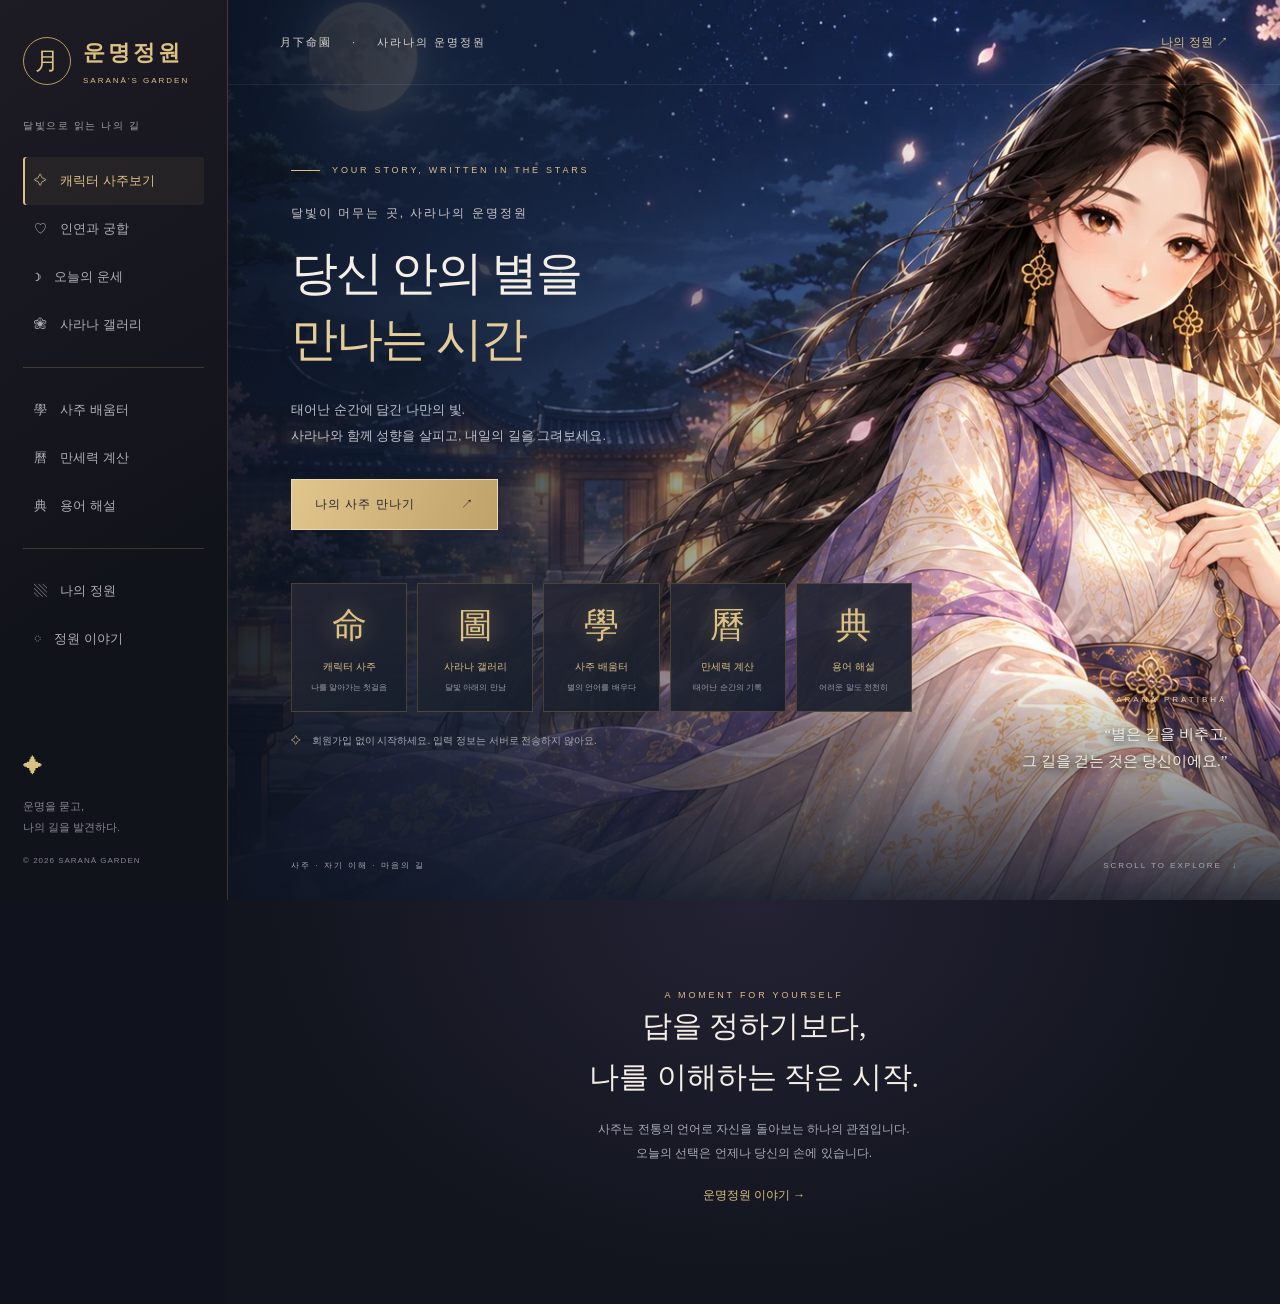
==== index.html @ 5b79bb33 "Build Sarana moonlit saju garden and GitHub Pages deployment" ====
<!doctype html><html lang="ko"><head><meta charset="utf-8"><meta name="viewport" content="width=device-width,initial-scale=1"><meta name="theme-color" content="#111521"><meta name="description" content="달빛 아래 만나는 나의 사주. 사라나와 함께하는 사주팔자, 오늘의 운세와 마음의 길."><title>사라나의 운명정원 · 月下命園</title><link rel="stylesheet" href="style.css"><script defer src="assets/lunar.js"></script><script defer src="app.js"></script></head><body>
<a class="skip" href="#main">본문으로</a><aside id="sidebar"><a class="brand" href="#"><span class="seal">月</span><strong>운명정원<small>SARANĀ'S GARDEN</small></strong></a><div class="nav-caption">달빛으로 읽는 나의 길</div><nav aria-label="주 메뉴"><button class="nav active" data-view="birth">✧　캐릭터 사주보기</button><button class="nav" data-view="match">♡　인연과 궁합</button><button class="nav" data-view="today">☽　오늘의 운세</button><button class="nav" data-view="gallery">❀　사라나 갤러리</button><div class="rule"></div><button class="nav" data-view="learn">學　사주 배움터</button><button class="nav" data-view="calendar">曆　만세력 계산</button><button class="nav" data-view="terms">典　용어 해설</button><div class="rule"></div><button class="nav" data-view="saved">▧　나의 정원</button><button class="nav" data-view="about">◌　정원 이야기</button></nav><div class="side-bottom"><span class="tiny-star">✦</span><p>운명을 묻고,<br>나의 길을 발견하다.</p><small>© <span id="year"></span> SARANĀ GARDEN</small></div></aside>
<main id="main"><header><span>月下命園 <i>·</i> 사라나의 운명정원</span><button class="quiet" data-view="saved">나의 정원 ↗</button><button id="menu" aria-label="메뉴 열기" aria-expanded="false">☰</button></header><section class="hero"><div class="atmosphere" aria-hidden="true"></div><div class="hero-content"><div class="eyebrow"><span></span> YOUR STORY, WRITTEN IN THE STARS</div><p class="intro">달빛이 머무는 곳, 사라나의 운명정원</p><h1>당신 안의 별을<br><em>만나는 시간</em></h1><p class="description">태어난 순간에 담긴 나만의 빛.<br>사라나와 함께 성향을 살피고, 내일의 길을 그려보세요.</p><button class="primary" data-view="birth">나의 사주 만나기 <span>↗</span></button><div class="services"><button data-view="birth"><b>命</b><span>캐릭터 사주</span><small>나를 알아가는 첫걸음</small></button><button data-view="gallery"><b>圖</b><span>사라나 갤러리</span><small>달빛 아래의 만남</small></button><button data-view="learn"><b>學</b><span>사주 배움터</span><small>별의 언어를 배우다</small></button><button data-view="calendar"><b>曆</b><span>만세력 계산</span><small>태어난 순간의 기록</small></button><button data-view="terms"><b>典</b><span>용어 해설</span><small>어려운 말도 천천히</small></button></div><div class="hero-note"><span>✧</span> 회원가입 없이 시작하세요. 입력 정보는 서버로 전송하지 않아요.</div></div><div class="character-caption"><span>SARANĀ PRATIBHĀ</span><p>“별은 길을 비추고,<br>그 길을 걷는 것은 당신이에요.”</p></div><footer class="hero-footer"><span>사주 · 자기 이해 · 마음의 길</span><span>SCROLL TO EXPLORE　↓</span></footer></section><section class="below"><span class="eyebrow">A MOMENT FOR YOURSELF</span><h2>답을 정하기보다,<br>나를 이해하는 작은 시작.</h2><p>사주는 전통의 언어로 자신을 돌아보는 하나의 관점입니다.<br>오늘의 선택은 언제나 당신의 손에 있습니다.</p><button class="quiet" data-view="about">운명정원 이야기 →</button></section></main>
<dialog id="panel"><div class="modal-top"><span>月下命園 · SARANĀ</span><button id="close" aria-label="닫기">×</button></div><div id="panel-content"></div></dialog><div id="toast" role="status"></div></body></html>
---- style.css ----
:root{--gold:#dcc084;--muted:#a7acbb;--ink:#10131d;--line:#b79a5a44}*{box-sizing:border-box}body{margin:0;background:var(--ink);color:#f4eee4;font-family:Arial,'Malgun Gothic',sans-serif}button,a,input,select{ -webkit-tap-highlight-color:transparent}button{cursor:pointer;font:inherit}button:focus-visible,a:focus-visible{outline:2px solid var(--gold);outline-offset:5px}a{color:inherit;text-decoration:none}.skip{position:fixed;top:-70px;z-index:20}.skip:focus{top:0;background:black;padding:15px}aside{position:fixed;width:228px;inset:0 auto 0 0;padding:37px 23px;background:linear-gradient(150deg,#1d1b24,#11131b 65%);border-right:1px solid var(--line);z-index:5}.brand{display:flex;align-items:center;gap:12px;color:var(--gold)}.seal{border:1px solid #b99b60;border-radius:50%;padding:7px 11px;font-family:serif;font-size:24px}.brand strong{font-family:serif;font-size:22px;letter-spacing:3px}.brand small{display:block;font:8px Arial;letter-spacing:2px;margin-top:8px}.nav-caption{font-size:10px;color:#a8a0a0;letter-spacing:1.6px;margin:34px 0 24px}.nav{display:block;border:0;background:none;color:#b1adb5;width:100%;text-align:left;font-size:13px;padding:15px 11px;border-radius:3px}.nav:hover,.nav.active{background:#d5b57212;color:var(--gold)}.nav.active{box-shadow:inset 2px 0 var(--gold)}.rule{height:1px;background:var(--line);margin:18px 0}.side-bottom{position:absolute;bottom:30px;color:#858491;font-size:11px;line-height:1.9}.tiny-star{color:var(--gold);font-size:20px}.side-bottom small{font-size:8px;letter-spacing:1px}main{margin-left:228px}header{position:absolute;left:228px;right:0;top:0;height:85px;z-index:2;display:flex;align-items:center;justify-content:space-between;padding:0 52px;border-bottom:1px solid #ffffff12;font-size:11px;letter-spacing:2px;color:#ddd9d1}header i{color:var(--gold);padding:0 15px}.quiet{background:transparent;border:0;color:var(--gold);font-size:12px;padding:10px 0}#menu{display:none}.hero{position:relative;min-height:850px;height:100svh;max-height:1200px;background:url('assets/sarana-moonlight.webp') center center/cover no-repeat;isolation:isolate;overflow:hidden}.hero:before{content:"";position:absolute;inset:0;background:linear-gradient(90deg,#0b1220e8 0%,#101b2ec9 25%,#101a2650 49%,transparent 70%),linear-gradient(0deg,#0f1525dd,transparent 25%);z-index:-1}.hero-content{padding:165px 0 100px 6%;width:65%;max-width:870px}.eyebrow{font-size:9px;letter-spacing:2.8px;color:var(--gold);display:flex;align-items:center;gap:12px}.eyebrow>span{width:29px;height:1px;background:var(--gold)}.intro{font-size:12px;letter-spacing:2px;color:#cdc8ca;margin:30px 0 18px}h1{font-family:'Noto Serif KR',Batang,serif;font-weight:400;font-size:clamp(38px,3.7vw,66px);line-height:1.4;letter-spacing:-2px;margin:0}h1 em{font-style:normal;color:#e4cd98}.description{font-size:13px;line-height:2;color:#bfc2cc;margin:24px 0 30px}.primary{background:linear-gradient(110deg,#e1c68c,#bfa16a);border:1px solid #ead9b4;color:#262433;padding:16px 23px;font-size:12px;letter-spacing:1px;box-shadow:0 8px 35px #080d2033}.primary span{margin-left:42px}.services{display:grid;grid-template-columns:repeat(5,1fr);gap:10px;margin-top:53px}.services button{border:1px solid #a887484f;background:linear-gradient(140deg,#262634e8,#161e2be8);color:var(--gold);padding:18px 3px;transition:transform .2s,background .2s;min-height:120px}.services button:hover{transform:translateY(-6px);background:#36313bee;border-color:var(--gold)}.services b{display:block;font:35px Batang,serif;margin-bottom:11px;text-shadow:0 0 24px #ffe28e66}.services span{display:block;font-size:10px}.services small{display:block;font-size:8px;color:#9c9ca8;margin-top:8px}.hero-note{font-size:10px;color:#a8aab6;margin-top:20px;line-height:1.8}.hero-note>span{color:var(--gold);margin-right:8px}.hero-footer{position:absolute;bottom:29px;left:6%;right:4%;display:flex;justify-content:space-between;font-size:8px;letter-spacing:2px;color:#a9a8b2}.character-caption{position:absolute;right:5%;bottom:110px;text-align:right}.character-caption span{font-size:8px;letter-spacing:3px;color:#ead3a5}.character-caption p{font-family:Batang,serif;line-height:1.8;font-size:15px;text-shadow:0 2px 10px black}.below{text-align:center;padding:90px 20px;background:radial-gradient(ellipse at top,#242234,#12151e 65%)}.below .eyebrow{justify-content:center}.below h2{font:30px/1.7 Batang,serif}.below p{color:var(--muted);font-size:12px;line-height:2}.atmosphere{pointer-events:none}.petal{position:absolute;left:var(--x);top:-20px;width:7px;height:11px;border-radius:80% 10% 70% 30%;background:#e8bad3aa;animation:fall var(--d) linear infinite;animation-delay:var(--delay)}@keyframes fall{to{transform:translate(120px,110vh) rotate(400deg)}}dialog{color:#eee8e1;width:min(680px,94vw);max-height:88svh;background:linear-gradient(140deg,#252535,#111923);border:1px solid #c8ab6b88;padding:0;border-radius:7px;box-shadow:0 30px 150px #000b}dialog::backdrop{background:#080c17c9;backdrop-filter:blur(7px)}.modal-top{display:flex;align-items:center;justify-content:space-between;border-bottom:1px solid var(--line);padding:17px 25px;color:var(--gold);font-size:9px;letter-spacing:2px}.modal-top button{font-size:28px;background:none;border:0;color:var(--gold)}#panel-content{padding:30px}h2{font-family:Batang,serif;font-weight:400;font-size:28px;line-height:1.5;margin:0 0 15px}.sub{font-size:12px;color:var(--muted);line-height:1.9}.fields{display:grid;grid-template-columns:1fr 1fr;gap:18px;margin:25px 0}label{font-size:11px;color:#c5bec5;display:block}input,select{font:inherit;color:#eee;background:#111927;border:1px solid #78717c;padding:12px;width:100%;margin-top:9px;border-radius:3px;color-scheme:dark}input[type=checkbox]{width:auto;margin:0 6px 0 0}.full{grid-column:1/-1}.info{font-size:10px;line-height:1.9;color:#aaa6b4;margin:20px 0}.result{margin-top:25px;padding-top:25px;border-top:1px solid var(--line)}.pillars{display:grid;grid-template-columns:repeat(4,1fr);gap:10px;margin:22px 0}.pillar{text-align:center;border:1px solid var(--line);padding:15px 5px;background:#d7bc7e08}.pillar small{color:var(--muted);display:block;font-size:10px}.pillar b{font:32px/1.7 Batang,serif;color:var(--gold);display:block;white-space:pre-line}.pillar span{font-size:10px}.reading{background:#d2b57c0c;border-left:2px solid var(--gold);padding:18px;font-size:13px;line-height:2}.list-card{border:1px solid var(--line);padding:18px;margin:12px 0;font-size:13px;line-height:1.9}.list-card strong{display:block;color:var(--gold);margin-bottom:5px}.gallery-image{width:100%;border-radius:4px}.error{color:#f0b4b4;font-size:12px}.row{display:flex;gap:20px;flex-wrap:wrap}#toast{position:fixed;bottom:25px;left:50%;transform:translateX(-50%);background:#e0c48b;color:#191d2a;padding:12px 22px;font-size:12px;opacity:0;pointer-events:none;z-index:30;transition:opacity .2s}#toast.visible{opacity:1}@media(min-width:1600px){.hero-content{padding-top:190px}.services{margin-top:65px}}@media(max-width:1150px){aside{width:190px;padding:30px 15px}main{margin-left:190px}header{left:190px;padding:0 30px}.hero-content{width:75%;padding-left:6%}.hero{background-position:58% center}.services small{display:none}.character-caption{bottom:70px}.hero:before{background:linear-gradient(90deg,#0c1420ee,#101a2988 60%,#101a2911)}}@media(max-width:760px){aside{transform:translateX(-100%);transition:transform .2s;width:225px;padding-top:85px}.menu-open aside{transform:translateX(0)}main{margin:0}header{left:0;height:70px;padding:0 23px}header>.quiet{display:none}#menu{display:block;border:0;background:none;color:var(--gold);font-size:24px}.hero{height:auto;min-height:900px;background-position:65% center}.hero:before{background:linear-gradient(90deg,#0b1421e6,#101a2977),linear-gradient(0deg,#0b1323,transparent 60%)}.hero-content{padding:130px 24px 100px;width:100%}.eyebrow{font-size:8px;letter-spacing:1.8px}.intro{margin-top:35px;font-size:10px}h1{font-size:43px}.description{font-size:12px}.services{gap:7px;margin-top:60px}.services button{min-height:105px;padding:14px 2px}.services b{font-size:29px}.services span{font-size:9px}.character-caption{right:24px;bottom:85px}.character-caption p{font-size:12px}.hero-footer{font-size:7px;left:24px;right:24px}.hero-note{font-size:9px;max-width:260px}.fields{gap:14px}#panel-content{padding:24px}.below{padding:65px 25px}.below h2{font-size:26px}.side-bottom{bottom:20px}.nav{padding:12px 10px}}@media(prefers-reduced-motion:reduce){*{animation:none!important;transition:none!important}}
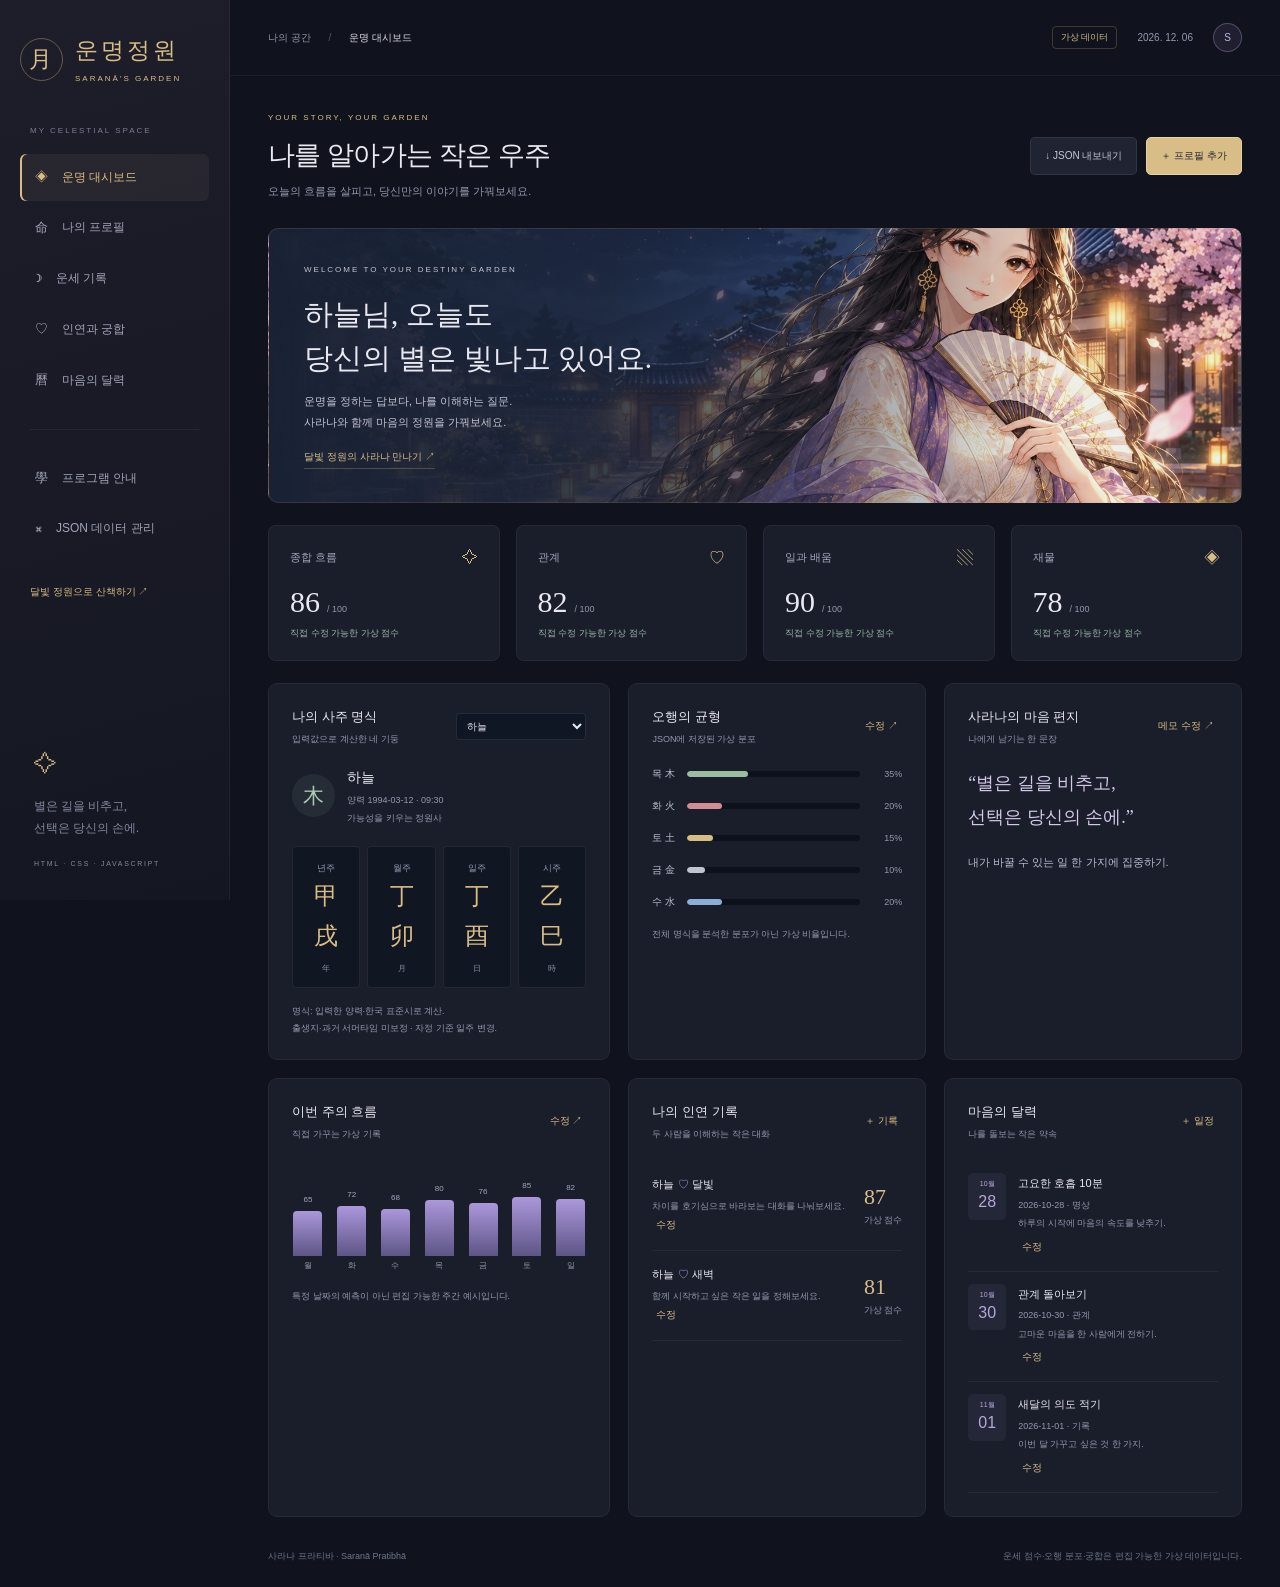
==== commit 6af0e3ed: "Add editable JSON fortune dashboard, research notes and browser-only data management" ====
--- a/index.html
+++ b/index.html
@@ -1,4 +1,4 @@
-<!doctype html><html lang="ko"><head><meta charset="utf-8"><meta name="viewport" content="width=device-width,initial-scale=1"><meta name="theme-color" content="#111521"><meta name="description" content="달빛 아래 만나는 나의 사주. 사라나와 함께하는 사주팔자, 오늘의 운세와 마음의 길."><title>사라나의 운명정원 · 月下命園</title><link rel="stylesheet" href="style.css"><script defer src="assets/lunar.js"></script><script defer src="app.js"></script></head><body>
-<a class="skip" href="#main">본문으로</a><aside id="sidebar"><a class="brand" href="#"><span class="seal">月</span><strong>운명정원<small>SARANĀ'S GARDEN</small></strong></a><div class="nav-caption">달빛으로 읽는 나의 길</div><nav aria-label="주 메뉴"><button class="nav active" data-view="birth">✧　캐릭터 사주보기</button><button class="nav" data-view="match">♡　인연과 궁합</button><button class="nav" data-view="today">☽　오늘의 운세</button><button class="nav" data-view="gallery">❀　사라나 갤러리</button><div class="rule"></div><button class="nav" data-view="learn">學　사주 배움터</button><button class="nav" data-view="calendar">曆　만세력 계산</button><button class="nav" data-view="terms">典　용어 해설</button><div class="rule"></div><button class="nav" data-view="saved">▧　나의 정원</button><button class="nav" data-view="about">◌　정원 이야기</button></nav><div class="side-bottom"><span class="tiny-star">✦</span><p>운명을 묻고,<br>나의 길을 발견하다.</p><small>© <span id="year"></span> SARANĀ GARDEN</small></div></aside>
-<main id="main"><header><span>月下命園 <i>·</i> 사라나의 운명정원</span><button class="quiet" data-view="saved">나의 정원 ↗</button><button id="menu" aria-label="메뉴 열기" aria-expanded="false">☰</button></header><section class="hero"><div class="atmosphere" aria-hidden="true"></div><div class="hero-content"><div class="eyebrow"><span></span> YOUR STORY, WRITTEN IN THE STARS</div><p class="intro">달빛이 머무는 곳, 사라나의 운명정원</p><h1>당신 안의 별을<br><em>만나는 시간</em></h1><p class="description">태어난 순간에 담긴 나만의 빛.<br>사라나와 함께 성향을 살피고, 내일의 길을 그려보세요.</p><button class="primary" data-view="birth">나의 사주 만나기 <span>↗</span></button><div class="services"><button data-view="birth"><b>命</b><span>캐릭터 사주</span><small>나를 알아가는 첫걸음</small></button><button data-view="gallery"><b>圖</b><span>사라나 갤러리</span><small>달빛 아래의 만남</small></button><button data-view="learn"><b>學</b><span>사주 배움터</span><small>별의 언어를 배우다</small></button><button data-view="calendar"><b>曆</b><span>만세력 계산</span><small>태어난 순간의 기록</small></button><button data-view="terms"><b>典</b><span>용어 해설</span><small>어려운 말도 천천히</small></button></div><div class="hero-note"><span>✧</span> 회원가입 없이 시작하세요. 입력 정보는 서버로 전송하지 않아요.</div></div><div class="character-caption"><span>SARANĀ PRATIBHĀ</span><p>“별은 길을 비추고,<br>그 길을 걷는 것은 당신이에요.”</p></div><footer class="hero-footer"><span>사주 · 자기 이해 · 마음의 길</span><span>SCROLL TO EXPLORE　↓</span></footer></section><section class="below"><span class="eyebrow">A MOMENT FOR YOURSELF</span><h2>답을 정하기보다,<br>나를 이해하는 작은 시작.</h2><p>사주는 전통의 언어로 자신을 돌아보는 하나의 관점입니다.<br>오늘의 선택은 언제나 당신의 손에 있습니다.</p><button class="quiet" data-view="about">운명정원 이야기 →</button></section></main>
-<dialog id="panel"><div class="modal-top"><span>月下命園 · SARANĀ</span><button id="close" aria-label="닫기">×</button></div><div id="panel-content"></div></dialog><div id="toast" role="status"></div></body></html>
+<!doctype html><html lang="ko"><head><meta charset="UTF-8"><meta name="viewport" content="width=device-width,initial-scale=1"><meta name="theme-color" content="#131522"><meta name="description" content="사라나 운명 대시보드. 가상 프로필과 운세를 직접 입력·수정하고 JSON으로 관리하는 개인 정원."><title>사라나 운명 프로그램 · 운명정원</title><link rel="stylesheet" href="dashboard.css"><script defer src="assets/lunar.js"></script><script defer src="data-core.js"></script><script defer src="dashboard.js"></script></head><body><a class="skip" href="#workspace">본문 바로가기</a>
+<aside class="sidebar"><a class="brand" href="./"><span class="seal">月</span><span>운명정원<small>SARANĀ'S GARDEN</small></span></a><p class="nav-label">MY CELESTIAL SPACE</p><nav aria-label="대시보드 메뉴"><button data-page="dashboard" class="nav active">◈ <span>운명 대시보드</span></button><button data-page="profiles" class="nav">命 <span>나의 프로필</span></button><button data-page="daily" class="nav">☽ <span>운세 기록</span></button><button data-page="matches" class="nav">♡ <span>인연과 궁합</span></button><button data-page="events" class="nav">曆 <span>마음의 달력</span></button><div class="line"></div><button data-page="research" class="nav">學 <span>프로그램 안내</span></button><button data-page="json" class="nav">⌘ <span>JSON 데이터 관리</span></button></nav><a class="garden-link" href="garden.html">달빛 정원으로 산책하기 ↗</a><div class="side-bottom"><span>✧</span><p>별은 길을 비추고,<br>선택은 당신의 손에.</p><small>HTML · CSS · JAVASCRIPT</small></div></aside>
+<main id="workspace"><header class="topbar"><div><button id="mobile-menu" aria-label="메뉴 열기" aria-expanded="false">☰</button><span>나의 공간 <i>/</i> <b id="breadcrumb">운명 대시보드</b></span></div><div class="top-right"><span class="mock-badge">가상 데이터</span><span id="today"></span><span class="avatar">S</span></div></header><div class="page"><div class="page-heading"><div><p class="eyebrow">YOUR STORY, YOUR GARDEN</p><h1 id="page-title">나를 알아가는 작은 우주</h1><p id="page-subtitle">오늘의 흐름을 살피고, 당신만의 이야기를 가꿔보세요.</p></div><div class="heading-actions"><button class="secondary" id="export">↓ JSON 내보내기</button><button class="primary" id="new-profile">＋ 프로필 추가</button></div></div><div id="storage-status" role="status"></div><div id="app" aria-live="polite"><p>정원의 데이터를 불러오고 있어요…</p></div><footer>사라나 프라티바 · Saranā Pratibhā <span>운세 점수·오행 분포·궁합은 편집 가능한 가상 데이터입니다.</span></footer></div></main>
+<dialog id="editor"><div class="dialog-head"><span>SARANĀ GARDEN</span><button id="close-editor" aria-label="편집창 닫기">×</button></div><div id="editor-body"></div></dialog><div id="toast" role="status"></div><input type="file" id="import-file" accept="application/json,.json" hidden></body></html>
--- a/dashboard.css
+++ b/dashboard.css
@@ -0,0 +1 @@
+:root{--bg:#10131e;--panel:#1a1e2b;--line:#ffffff0d;--gold:#d8bd86;--muted:#9399ad;--text:#e9e8f0;--purple:#a797df}*{box-sizing:border-box}body{margin:0;color:var(--text);background:var(--bg);font:13px/1.6 Arial,'Malgun Gothic',sans-serif}button,input,select,textarea{font:inherit}button{cursor:pointer}button,a,input,select,textarea{outline-offset:4px}button:focus-visible,a:focus-visible{outline:2px solid var(--gold)}button:disabled{opacity:.45;cursor:not-allowed}a{color:inherit;text-decoration:none}button{border:0}button:hover{filter:brightness(1.15)}.skip{position:fixed;top:-100px;z-index:50}.skip:focus{top:5px;background:black;padding:10px}.sidebar{position:fixed;width:230px;inset:0 auto 0 0;background:linear-gradient(165deg,#1e1d2a,#141722);border-right:1px solid var(--line);padding:35px 20px;z-index:5}.brand{display:flex;align-items:center;gap:12px;font:23px Batang,serif;letter-spacing:3px;color:var(--gold)}.brand small{display:block;font:8px Arial;letter-spacing:2px;margin-top:8px}.seal{border:1px solid #c2a16c77;border-radius:50%;width:43px;height:43px;display:grid;place-items:center;font-size:23px}.nav-label{font-size:8px;letter-spacing:2px;color:#797e93;margin:42px 10px 16px}.nav{display:flex;gap:14px;align-items:center;width:100%;text-align:left;background:none;color:#a1a5b7;padding:13px 15px;margin:4px 0;border-radius:6px}.nav.active{background:#d8bd8610;color:var(--gold);box-shadow:inset 2px 0 var(--gold)}.nav>span{font-size:12px}.line{height:1px;background:var(--line);margin:25px 10px}.garden-link{display:block;color:var(--gold);font-size:10px;margin:32px 10px}.side-bottom{position:absolute;bottom:27px;left:34px;color:#83899d}.side-bottom>span{color:var(--gold);font-size:23px}.side-bottom p{font:12px/1.9 Batang,serif}.side-bottom small{font-size:7px;letter-spacing:1.7px}main{margin-left:230px}.topbar{height:76px;border-bottom:1px solid var(--line);padding:0 38px;display:flex;justify-content:space-between;align-items:center;font-size:10px;color:var(--muted)}.topbar i{margin:0 15px;font-style:normal;color:#53596d}.topbar b{font-weight:400;color:#dedee7}.top-right{display:flex;gap:20px;align-items:center}.mock-badge{color:var(--gold);border:1px solid #c8ab5f40;border-radius:4px;padding:3px 8px;font-size:9px}.avatar{display:grid;place-items:center;width:29px;height:29px;border-radius:50%;border:1px solid #a793c960;color:#c3b1eb;background:#61507a33}#mobile-menu{display:none}.page{max-width:1670px;padding:36px 38px 20px;margin:auto}.page-heading{display:flex;justify-content:space-between;gap:20px;align-items:center;margin-bottom:27px}.eyebrow{font-size:8px;color:var(--gold);letter-spacing:2px;margin:0 0 10px}h1{font:27px/1.5 Batang,serif;margin:0 0 8px;letter-spacing:-.6px}.page-heading p:not(.eyebrow){margin:0;color:var(--muted);font-size:11px}.heading-actions{display:flex;gap:9px}.primary,.secondary{padding:10px 14px;font-size:10px;border-radius:5px;white-space:nowrap}.primary{background:#d8bd86;color:#202231;border:1px solid #e6cfa0}.secondary{background:#202432;color:#c7c8d5;border:1px solid #ffffff13}.text-btn{background:none;color:var(--gold);font-size:10px;padding:4px}.banner{min-height:230px;border:1px solid #c6a77928;background:linear-gradient(90deg,#192235 0%,#192235dc 35%,#15253d11 80%),url('assets/sarana-moonlight.webp') center 42%/cover;border-radius:10px;padding:33px 35px;position:relative;overflow:hidden;display:flex;flex-direction:column;align-items:flex-start;justify-content:center}.banner .eyebrow{font-size:8px}.banner h2{font:29px/1.5 Batang,serif;margin:0 0 11px}.banner p{color:#c4c4d2;font-size:11px;line-height:1.9;margin:0 0 16px;max-width:65%}.banner .text-btn{border-bottom:1px solid #d8bd8644;padding:0 0 3px}.stats{display:grid;grid-template-columns:repeat(4,minmax(0,1fr));gap:16px;margin:22px 0}.stat{padding:19px 21px;background:var(--panel);border:1px solid var(--line);border-radius:8px}.stat .stat-top{display:flex;align-items:center;justify-content:space-between;color:#a1a8ba;font-size:11px}.stat-icon{color:var(--gold);font-size:16px}.stat strong{font:30px/1.5 Georgia,serif;display:inline-block;margin:9px 7px 2px 0}.stat small{font-size:9px;color:var(--muted)}.stat .mini{font-size:9px;color:#9fbaab}.dashboard-grid{display:grid;grid-template-columns:1.15fr 1fr 1fr;gap:18px}.card{background:var(--panel);border:1px solid var(--line);border-radius:9px;min-width:0;padding:23px}.card-title{display:flex;align-items:center;justify-content:space-between;margin-bottom:20px;gap:12px}.card h2{font-size:13px;font-weight:500;margin:0}.card .kicker{display:block;color:var(--muted);font-size:9px;margin-top:4px}.profile-line{display:flex;gap:12px;align-items:center;margin-bottom:20px}.profile-emblem{width:43px;height:43px;border-radius:50%;display:grid;place-items:center;background:#96ba9e17;color:#a9c9b0;font:21px Batang,serif}.profile-line strong{font-size:14px;font-weight:500}.profile-line small{display:block;color:var(--muted);font-size:9px;margin-top:4px}.profile-picker{background:#101724;border:1px solid #ffffff15;color:var(--text);font-size:10px;padding:6px;border-radius:4px;max-width:130px}.pillars{display:grid;grid-template-columns:repeat(4,1fr);gap:7px}.pillar{text-align:center;background:#111623;border:1px solid #d3bf8b19;padding:10px 2px;border-radius:4px}.pillar small{font-size:9px;color:var(--muted)}.pillar b{display:block;font:24px/1.65 Batang,serif;color:var(--gold);white-space:pre-line}.pillar span{font-size:8px;color:#878fa4}.subtle{font-size:9px;color:var(--muted);line-height:1.8;margin:15px 0 0}.element-row{display:flex;align-items:center;gap:10px;margin:16px 0;font-size:10px}.element-row label{width:25px;color:#bac1cf}.bar-track{flex:1;height:6px;border-radius:5px;background:#0c111c;overflow:hidden}.bar-fill{height:100%;border-radius:5px;background:var(--c)}.element-row>span{font-size:9px;color:var(--muted);width:32px;text-align:right}.quote{font:18px/1.9 Batang,serif;color:#d4c7e9;margin:18px 0}.memo{font-size:11px;line-height:1.9;color:#b6bdd0;white-space:pre-wrap;overflow-wrap:anywhere}.week-chart{display:flex;gap:12px;align-items:flex-end;height:112px;margin:16px 0 10px}.week-col{display:flex;flex:1;align-items:center;flex-direction:column;height:100%;justify-content:flex-end;gap:4px}.week-col b{font-size:8px;font-weight:400;color:#a6a6bd}.week-bar{width:100%;max-width:29px;background:linear-gradient(#ab97db,#5e5586);border-radius:4px 4px 0 0;height:calc(var(--v)*.7px)}.week-col span{font-size:8px;color:var(--muted)}.wide{grid-column:span 2}.match-row{padding:13px 0;border-bottom:1px solid var(--line);display:flex;align-items:center;justify-content:space-between;gap:12px}.match-row b{font-weight:500;font-size:11px}.match-row small{font-size:9px;color:var(--muted);display:block;margin-top:4px}.match-score{font:22px Georgia;color:var(--gold)}.event-row{display:flex;align-items:flex-start;gap:12px;padding:12px 0;border-bottom:1px solid var(--line)}.date-box{border-radius:5px;background:#ab97db12;text-align:center;color:#b8a6db;width:38px;flex-shrink:0;padding:5px 0;font-size:16px}.date-box small{display:block;font-size:7px}.event-row strong{font-size:11px;font-weight:400}.event-row p{font-size:9px;color:var(--muted);margin:4px 0}.section-toolbar{display:flex;justify-content:space-between;gap:12px;margin:24px 0}.search{max-width:320px}.profiles-grid{display:grid;grid-template-columns:repeat(3,minmax(0,1fr));gap:18px}.score-compact{display:grid;grid-template-columns:repeat(4,1fr);text-align:center;gap:5px;margin:20px 0}.score-compact b{display:block;font:21px Georgia;color:var(--gold)}.score-compact span{font-size:9px;color:var(--muted)}.profile-actions{display:flex;gap:15px;justify-content:space-between;border-top:1px solid var(--line);padding-top:15px}.empty{text-align:center;padding:40px;color:var(--muted)}.notice{padding:14px 18px;border:1px solid #d8bd8630;color:#c1b594;border-radius:6px;font-size:10px;margin:15px 0;background:#c4a76d08}.error{color:#ffb5b5;white-space:pre-wrap;font-size:11px}.research-grid{display:grid;grid-template-columns:repeat(2,1fr);gap:18px}.research-grid p{font-size:12px;color:#b6bdd0;line-height:1.9}.sources a{color:var(--gold);text-decoration:underline}.json-box{width:100%;min-height:370px;font:12px/1.7 monospace;tab-size:2}.json-actions{display:flex;gap:10px;flex-wrap:wrap;margin:18px 0}.legend{display:flex;gap:12px;font-size:10px;color:var(--muted)}footer{margin:32px 0 4px;font-size:9px;color:#6e768c;display:flex;justify-content:space-between;gap:15px}.two-grid{display:grid;grid-template-columns:1fr 1fr;gap:18px}.form-grid{display:grid;grid-template-columns:1fr 1fr;gap:16px;margin:20px 0}.form-grid label{display:block;font-size:11px;color:#c5c7d5}.form-grid .full{grid-column:1/-1}input,select,textarea{background:#111724;border:1px solid #51586d;color:var(--text);padding:11px;border-radius:4px;width:100%;color-scheme:dark}label>input,label>select,label>textarea{margin-top:7px}textarea{resize:vertical;min-height:85px}.form-grid fieldset{border:1px solid var(--line);margin:0;padding:15px;border-radius:5px}.form-grid legend{color:var(--gold);font-size:11px}.number-fields{display:grid;grid-template-columns:repeat(4,1fr);gap:9px}.number-fields.five{grid-template-columns:repeat(5,1fr)}.number-fields.seven{grid-template-columns:repeat(7,1fr)}.number-fields input{padding:9px 4px}.buttons{display:flex;gap:12px;justify-content:flex-end;margin-top:25px}.danger{color:#d4a6a9}dialog{color:var(--text);width:min(750px,94vw);padding:0;border:1px solid #b7a57655;border-radius:9px;background:#1c2130;max-height:90svh;box-shadow:0 40px 140px #0008}dialog::backdrop{background:#090c16bd;backdrop-filter:blur(5px)}.dialog-head{display:flex;justify-content:space-between;align-items:center;padding:15px 25px;border-bottom:1px solid var(--line);color:var(--gold);font-size:8px;letter-spacing:2px}.dialog-head button{background:none;color:var(--gold);font-size:26px}#editor-body{padding:26px}#editor-body h2{font:24px Batang,serif;margin:0 0 10px}#toast{position:fixed;bottom:25px;left:50%;transform:translateX(-50%);padding:12px 22px;background:#dfc68f;color:#161c29;border-radius:6px;z-index:100;opacity:0;pointer-events:none;font-size:12px}#toast.visible{opacity:1}.loading{text-align:center;padding:70px}.hidden{display:none!important}@media(min-width:1500px){.banner{min-height:250px}.page{padding-top:40px}.banner h2{font-size:33px}}@media(max-width:1200px){.sidebar{width:200px;padding:30px 15px}main{margin-left:200px}.page{padding:28px 24px}.topbar{padding:0 24px}.dashboard-grid{grid-template-columns:1fr 1fr}.wide{grid-column:span 1}.profiles-grid{grid-template-columns:repeat(2,1fr)}.heading-actions{flex-wrap:wrap;justify-content:flex-end}.stat{padding:16px}.card{padding:20px}}@media(max-width:760px){.sidebar{transform:translateX(-100%);width:230px;padding-top:85px}.menu-open .sidebar{transform:translateX(0)}main{margin-left:0}.topbar{height:65px;padding:0 18px}.topbar>div:first-child{display:flex;align-items:center;gap:15px}#mobile-menu{display:block;background:none;color:var(--gold);font-size:21px;padding:0}.top-right{gap:9px}#today,.avatar{display:none}.page{padding:25px 17px}.page-heading{display:block}h1{font-size:24px}.heading-actions{justify-content:flex-start;margin-top:20px}.banner{padding:24px;min-height:250px;background-position:60% center}.banner h2{font-size:24px}.banner p{max-width:65%;font-size:10px}.stats{grid-template-columns:repeat(2,1fr);gap:10px;margin:15px 0}.stat strong{font-size:27px}.dashboard-grid,.profiles-grid,.two-grid,.research-grid{grid-template-columns:1fr}.card{padding:21px}.section-toolbar{flex-wrap:wrap}.search{max-width:none}.number-fields{grid-template-columns:repeat(2,1fr)}.number-fields.five,.number-fields.seven{grid-template-columns:repeat(3,1fr)}.form-grid{gap:12px}footer{display:block}footer span{display:block;margin-top:7px}.topbar i{margin:0 8px}.side-bottom{position:static;margin-top:35px}.garden-link{margin-top:22px}#editor-body{padding:20px}.form-grid label{font-size:10px}}@media(prefers-reduced-motion:reduce){*{scroll-behavior:auto!important}}
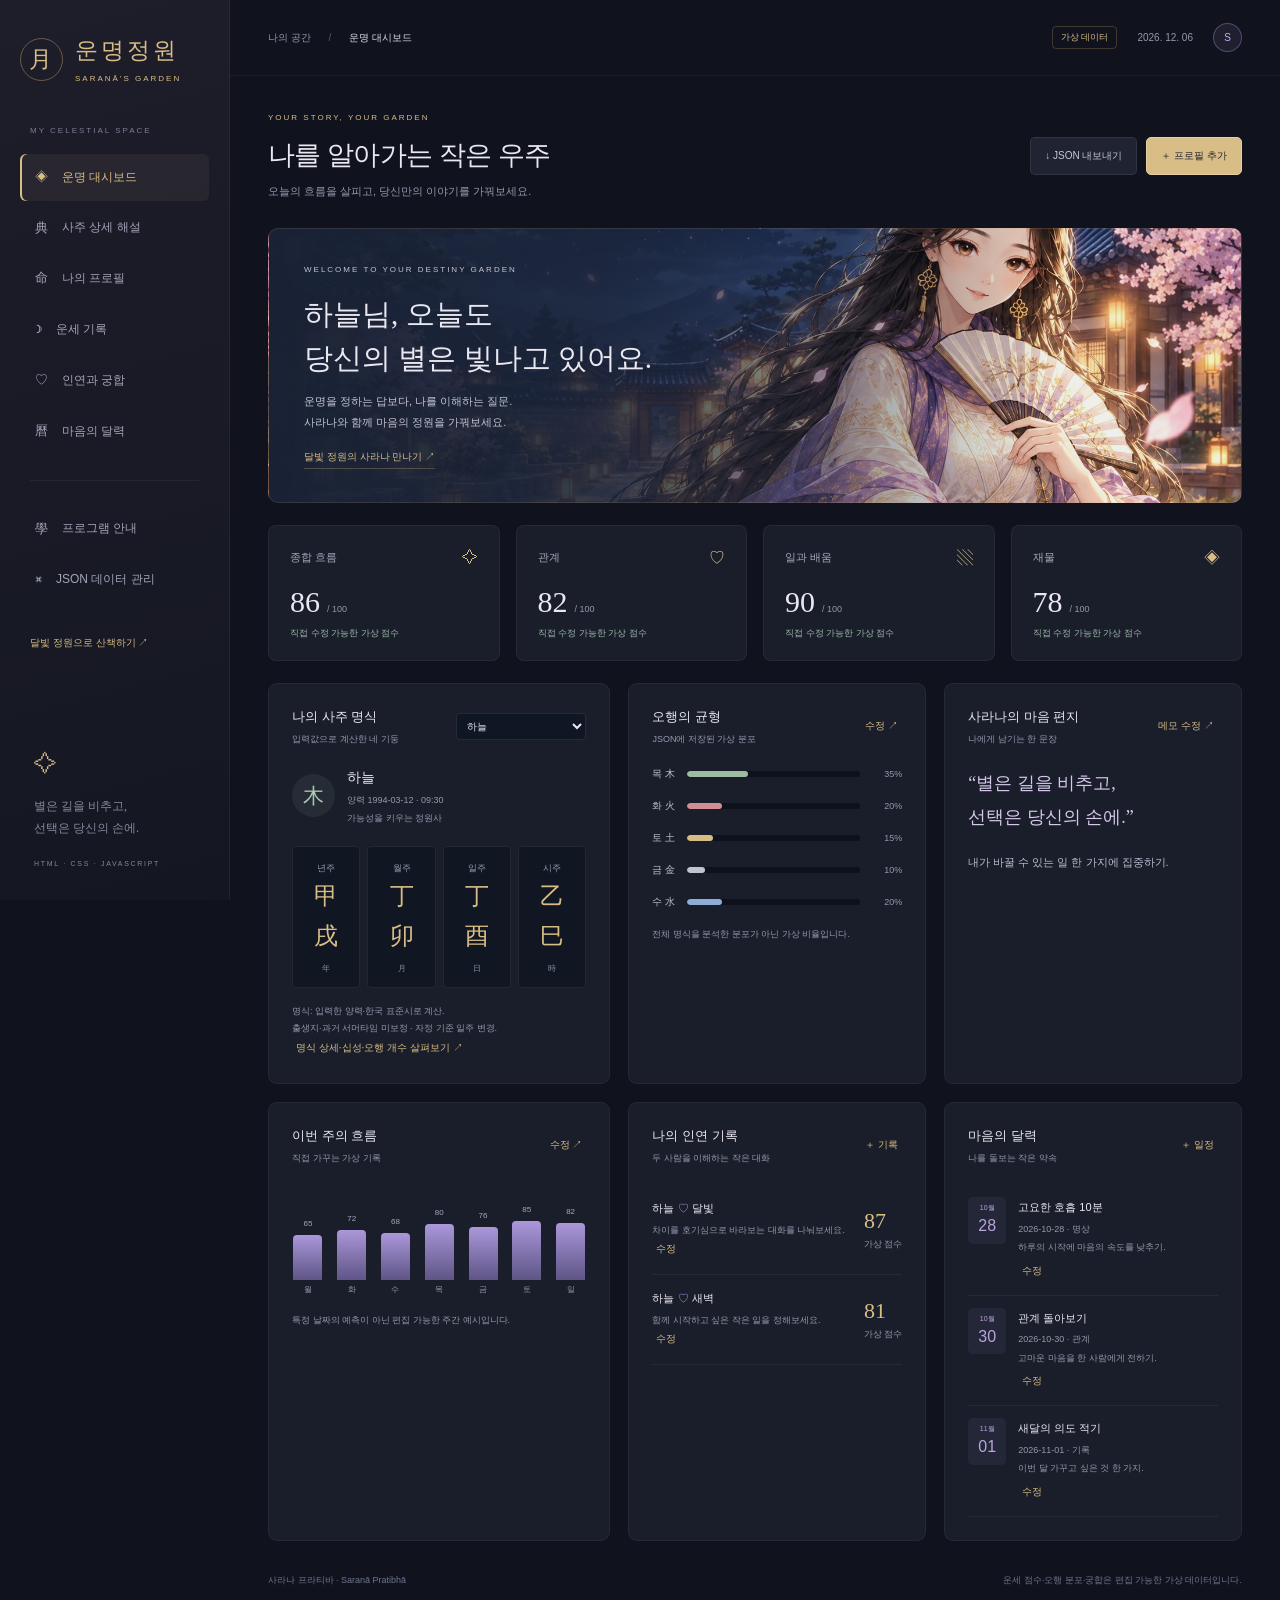
==== commit 43065a05: "Add detailed Sarana saju charts, learning guide and downloadable reports" ====
--- a/index.html
+++ b/index.html
@@ -1,4 +1,4 @@
-<!doctype html><html lang="ko"><head><meta charset="UTF-8"><meta name="viewport" content="width=device-width,initial-scale=1"><meta name="theme-color" content="#131522"><meta name="description" content="사라나 운명 대시보드. 가상 프로필과 운세를 직접 입력·수정하고 JSON으로 관리하는 개인 정원."><title>사라나 운명 프로그램 · 운명정원</title><link rel="stylesheet" href="dashboard.css"><script defer src="assets/lunar.js"></script><script defer src="data-core.js"></script><script defer src="dashboard.js"></script></head><body><a class="skip" href="#workspace">본문 바로가기</a>
-<aside class="sidebar"><a class="brand" href="./"><span class="seal">月</span><span>운명정원<small>SARANĀ'S GARDEN</small></span></a><p class="nav-label">MY CELESTIAL SPACE</p><nav aria-label="대시보드 메뉴"><button data-page="dashboard" class="nav active">◈ <span>운명 대시보드</span></button><button data-page="profiles" class="nav">命 <span>나의 프로필</span></button><button data-page="daily" class="nav">☽ <span>운세 기록</span></button><button data-page="matches" class="nav">♡ <span>인연과 궁합</span></button><button data-page="events" class="nav">曆 <span>마음의 달력</span></button><div class="line"></div><button data-page="research" class="nav">學 <span>프로그램 안내</span></button><button data-page="json" class="nav">⌘ <span>JSON 데이터 관리</span></button></nav><a class="garden-link" href="garden.html">달빛 정원으로 산책하기 ↗</a><div class="side-bottom"><span>✧</span><p>별은 길을 비추고,<br>선택은 당신의 손에.</p><small>HTML · CSS · JAVASCRIPT</small></div></aside>
+<!doctype html><html lang="ko"><head><meta charset="UTF-8"><meta name="viewport" content="width=device-width,initial-scale=1"><meta name="theme-color" content="#131522"><meta name="description" content="사라나 운명 대시보드. 가상 프로필과 운세를 직접 입력·수정하고 JSON으로 관리하는 개인 정원."><title>사라나 운명 프로그램 · 운명정원</title><link rel="stylesheet" href="dashboard.css"><link rel="stylesheet" href="saju-details.css"><script defer src="assets/lunar.js"></script><script defer src="saju-details.js"></script><script defer src="data-core.js"></script><script defer src="dashboard.js"></script></head><body><a class="skip" href="#workspace">본문 바로가기</a>
+<aside class="sidebar"><a class="brand" href="./"><span class="seal">月</span><span>운명정원<small>SARANĀ'S GARDEN</small></span></a><p class="nav-label">MY CELESTIAL SPACE</p><nav aria-label="대시보드 메뉴"><button data-page="dashboard" class="nav active">◈ <span>운명 대시보드</span></button><button data-page="details" class="nav">典 <span>사주 상세 해설</span></button><button data-page="profiles" class="nav">命 <span>나의 프로필</span></button><button data-page="daily" class="nav">☽ <span>운세 기록</span></button><button data-page="matches" class="nav">♡ <span>인연과 궁합</span></button><button data-page="events" class="nav">曆 <span>마음의 달력</span></button><div class="line"></div><button data-page="research" class="nav">學 <span>프로그램 안내</span></button><button data-page="json" class="nav">⌘ <span>JSON 데이터 관리</span></button></nav><a class="garden-link" href="garden.html">달빛 정원으로 산책하기 ↗</a><div class="side-bottom"><span>✧</span><p>별은 길을 비추고,<br>선택은 당신의 손에.</p><small>HTML · CSS · JAVASCRIPT</small></div></aside>
 <main id="workspace"><header class="topbar"><div><button id="mobile-menu" aria-label="메뉴 열기" aria-expanded="false">☰</button><span>나의 공간 <i>/</i> <b id="breadcrumb">운명 대시보드</b></span></div><div class="top-right"><span class="mock-badge">가상 데이터</span><span id="today"></span><span class="avatar">S</span></div></header><div class="page"><div class="page-heading"><div><p class="eyebrow">YOUR STORY, YOUR GARDEN</p><h1 id="page-title">나를 알아가는 작은 우주</h1><p id="page-subtitle">오늘의 흐름을 살피고, 당신만의 이야기를 가꿔보세요.</p></div><div class="heading-actions"><button class="secondary" id="export">↓ JSON 내보내기</button><button class="primary" id="new-profile">＋ 프로필 추가</button></div></div><div id="storage-status" role="status"></div><div id="app" aria-live="polite"><p>정원의 데이터를 불러오고 있어요…</p></div><footer>사라나 프라티바 · Saranā Pratibhā <span>운세 점수·오행 분포·궁합은 편집 가능한 가상 데이터입니다.</span></footer></div></main>
 <dialog id="editor"><div class="dialog-head"><span>SARANĀ GARDEN</span><button id="close-editor" aria-label="편집창 닫기">×</button></div><div id="editor-body"></div></dialog><div id="toast" role="status"></div><input type="file" id="import-file" accept="application/json,.json" hidden></body></html>
--- a/saju-details.css
+++ b/saju-details.css
@@ -0,0 +1,3 @@
+.saju-detail{line-height:1.85;overflow-wrap:anywhere}.saju-detail h3{margin:26px 0 12px;font-size:17px;color:#e1d2ae}.saju-table-wrap{overflow-x:auto;max-width:100%;border:1px solid #ffffff20;border-radius:10px}.saju-table{border-collapse:collapse;min-width:640px;width:100%;font-size:13px;text-align:left}.saju-table caption{text-align:left;padding:12px;color:#bcb6cf}.saju-table th,.saju-table td{padding:12px;border-bottom:1px solid #ffffff15;vertical-align:top}.saju-table thead{background:#ffffff06}.saju-table th{color:#e1d2ae}.saju-counts{display:grid;grid-template-columns:repeat(5,minmax(0,1fr));gap:10px}.saju-counts>div{padding:13px;background:#ffffff05;border:1px solid #ffffff12;border-radius:10px}.saju-counts strong,.saju-counts span,.saju-counts meter{display:block;width:100%}.saju-counts span{font-size:14px;color:#bcb6cf}.saju-note{font-size:12px;color:#bcb6cf;line-height:1.9}.saju-detail details{margin-top:16px;padding:15px;border:1px solid #ffffff18;border-radius:10px}.saju-detail summary{cursor:pointer;color:#e1d2ae;font-weight:600}.saju-detail li{margin:9px 0}.saju-detail ol{padding-left:22px}.saju-glossary dt{font-weight:600;color:#e1d2ae;margin-top:15px}.saju-glossary dd{margin:5px 0 0;color:#c7c1d6}.saju-detail a{color:#d4bce9}.saju-actions{display:flex;flex-wrap:wrap;gap:12px;margin:20px 0}@media(max-width:600px){.saju-counts{grid-template-columns:repeat(2,minmax(0,1fr))}.saju-detail details{padding:12px}}
+
+.section-toolbar .saju-actions{margin:0;align-items:center}
